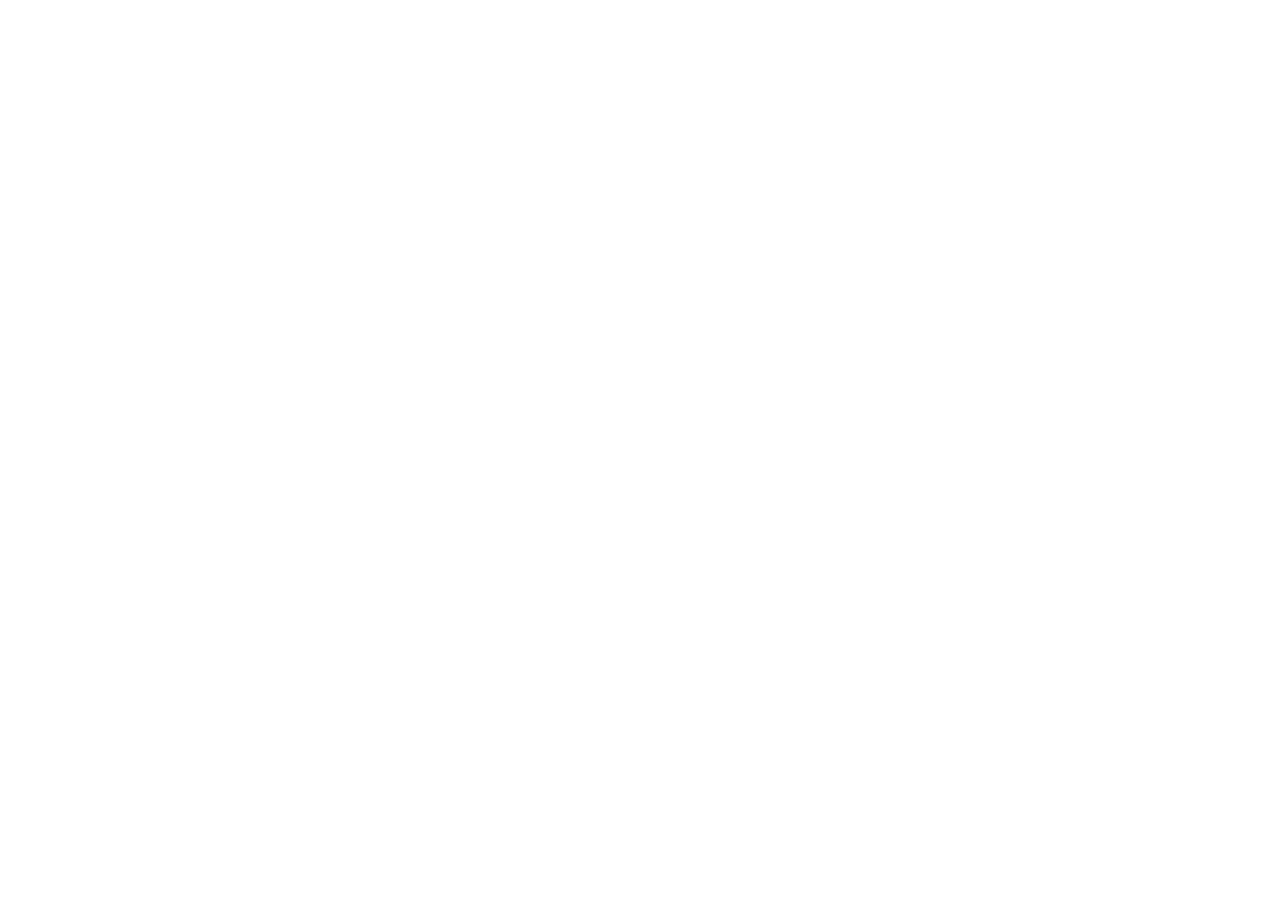
==== index.html @ ab213106 "first commit" ====
<!DOCTYPE html>
<html lang="en">
<head>
    <meta charset="UTF-8">
    <meta name="viewport" content="width=device-width, initial-scale=1.0">
    <title>Thinkpad</title>
    <link href="https://cdn.jsdelivr.net/npm/bootstrap@5.3.8/dist/css/bootstrap.min.css" rel="stylesheet" integrity="sha384-sRIl4kxILFvY47J16cr9ZwB07vP4J8+LH7qKQnuqkuIAvNWLzeN8tE5YBujZqJLB" crossorigin="anonymous">
</head>
<body>
    







    
    <script src="https://cdn.jsdelivr.net/npm/bootstrap@5.3.8/dist/js/bootstrap.bundle.min.js" integrity="sha384-FKyoEForCGlyvwx9Hj09JcYn3nv7wiPVlz7YYwJrWVcXK/BmnVDxM+D2scQbITxI" crossorigin="anonymous"></script>
</body>
</html>
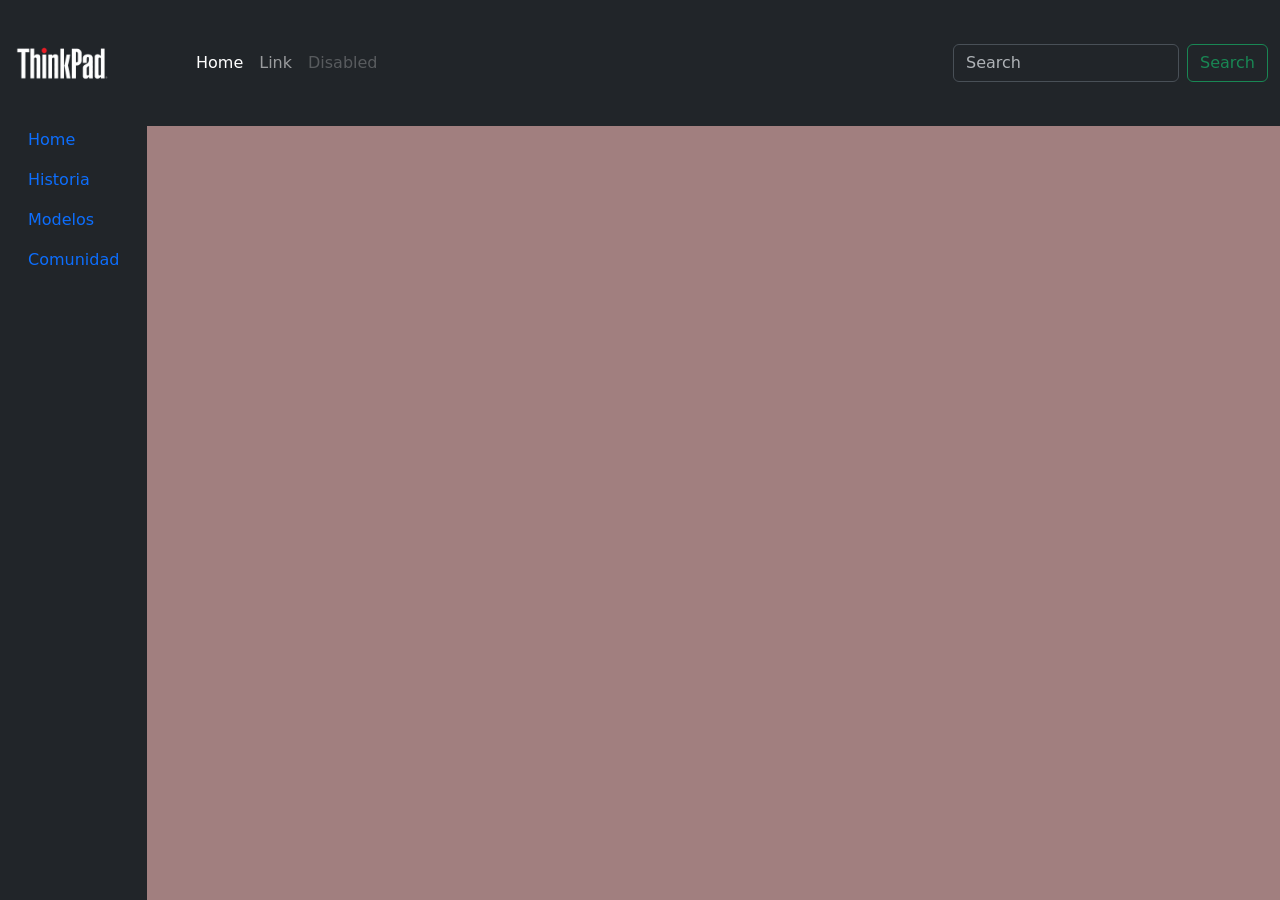
==== commit 536f1627: "feat: se agrego al index principal header y sidebar" ====
--- a/index.html
+++ b/index.html
@@ -1,13 +1,82 @@
 <!DOCTYPE html>
 <html lang="en">
+
 <head>
     <meta charset="UTF-8">
     <meta name="viewport" content="width=device-width, initial-scale=1.0">
     <title>Thinkpad</title>
-    <link href="https://cdn.jsdelivr.net/npm/bootstrap@5.3.8/dist/css/bootstrap.min.css" rel="stylesheet" integrity="sha384-sRIl4kxILFvY47J16cr9ZwB07vP4J8+LH7qKQnuqkuIAvNWLzeN8tE5YBujZqJLB" crossorigin="anonymous">
+    <link href="https://cdn.jsdelivr.net/npm/bootstrap@5.3.8/dist/css/bootstrap.min.css" rel="stylesheet"
+        integrity="sha384-sRIl4kxILFvY47J16cr9ZwB07vP4J8+LH7qKQnuqkuIAvNWLzeN8tE5YBujZqJLB" crossorigin="anonymous">
+    <link rel="stylesheet" href="assets/css/principal.css">
 </head>
+
 <body>
-    
+    <!--El header por su pollo-->
+    <header data-bs-theme="dark">
+        <nav class="navbar navbar-expand-md navbar-dark fixed-top bg-dark">
+            <div class="container-fluid">
+                <!--Imagen de header-->
+                <a href="index.html" class="navbar-brand">
+                    <img src="assets/img/thinkpad-logo.png" alt="Thinkpad Logo" class="logo-header">
+                </a>
+                <button class="navbar-toggler" type="button" data-bs-toggle="collapse" data-bs-target="#navbarCollapse"
+                    aria-controls="navbarCollapse" aria-expanded="false" aria-label="Toggle navigation">
+                    <span class="navbar-toggler-icon"></span>
+                </button>
+                <div class="collapse navbar-collapse" id="navbarCollapse">
+                    <ul class="navbar-nav me-auto mb-2 mb-md-0">
+                        <li class="nav-item">
+                            <a class="nav-link active" aria-current="page" href="#">Home</a>
+                        </li>
+                        <li class="nav-item"><a class="nav-link" href="#">Link</a></li>
+                        <li class="nav-item">
+                            <a class="nav-link disabled" aria-disabled="true">Disabled</a>
+                        </li>
+                    </ul>
+                    <form class="d-flex" role="search">
+                        <input class="form-control me-2" type="search" placeholder="Search" aria-label="Search" />
+                        <button class="btn btn-outline-success" type="submit">
+                            Search
+                        </button>
+                    </form>
+                </div>
+            </div>
+        </nav>
+    </header>
+
+    <!--La sidebar o barra lateral-->
+    <div class="container-fluid barra-lateral">
+        <div class="row">
+
+
+            <nav class="col-md-3 col-lg-2 bg-dark sidebar">
+
+                <ul class="nav nav-pills flex-column">
+
+                    <li class="nav-item">
+                        <a href="index.html" class="nav-link">Home</a>
+                    </li>
+                    <li class="nav-item">
+                        <a href="historia.html" class="nav-link">Historia</a>
+                    </li>
+                    <li class="nav-item">
+                        <a href="modelos.html" class="nav-link">Modelos</a>
+                    </li>
+                    <li class="nav-item">
+                        <a href="comunidad.html" class="nav-link">Comunidad</a>
+                    </li>
+
+                </ul>
+
+            </nav>
+
+    <!--El main o contenido principal-->
+            <main class="col-md-9 col-lg-10 ms-sm-auto px-md-4">
+
+            </main>
+
+        </div>
+    </div>
 
 
 
@@ -15,7 +84,10 @@
 
 
 
-    
-    <script src="https://cdn.jsdelivr.net/npm/bootstrap@5.3.8/dist/js/bootstrap.bundle.min.js" integrity="sha384-FKyoEForCGlyvwx9Hj09JcYn3nv7wiPVlz7YYwJrWVcXK/BmnVDxM+D2scQbITxI" crossorigin="anonymous"></script>
+
+    <script src="https://cdn.jsdelivr.net/npm/bootstrap@5.3.8/dist/js/bootstrap.bundle.min.js"
+        integrity="sha384-FKyoEForCGlyvwx9Hj09JcYn3nv7wiPVlz7YYwJrWVcXK/BmnVDxM+D2scQbITxI"
+        crossorigin="anonymous"></script>
 </body>
+
 </html>
--- a/assets/css/principal.css
+++ b/assets/css/principal.css
@@ -0,0 +1,30 @@
+body {
+    background-color: #a17f7f;
+}
+
+/*Estilos para el header*/
+/*Imagen de header*/
+.logo-header {
+    max-height: 100px;
+    width: auto;
+    padding-right: 60px;
+}
+
+
+/*Estilos para la barra lateral*/
+.barra-lateral {
+    padding-top: 120px;
+
+}
+
+.sidebar {
+    min-height: 100vh;
+    position: fixed;
+    width: auto;
+}
+
+@media (max-width: 768px) {
+    .sidebar {
+    display: none;
+    }
+}
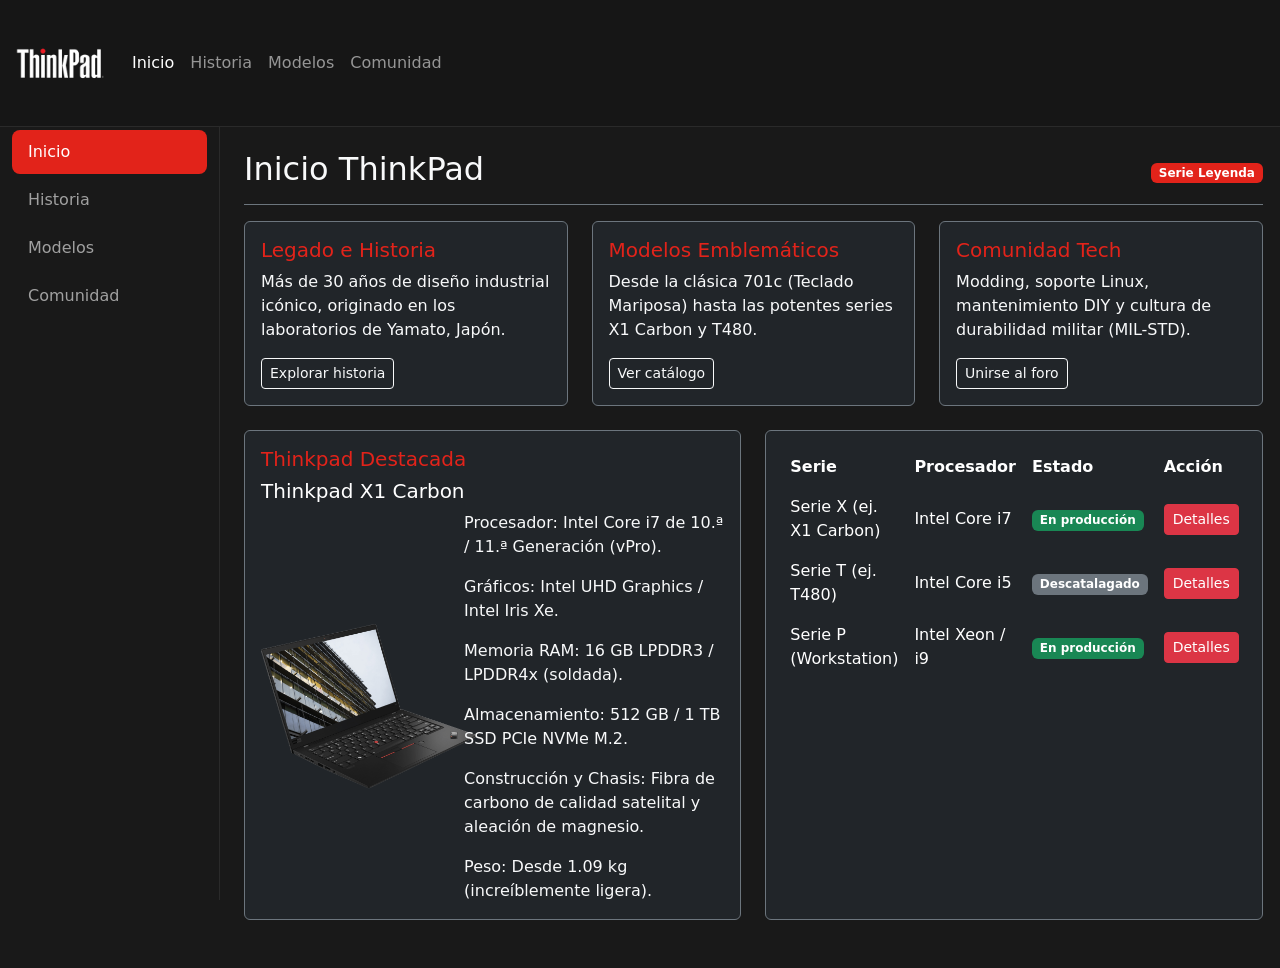
==== commit ea5a86f7: "feat: se agrego contenido en index y estilo" ====
--- a/index.html
+++ b/index.html
@@ -1,23 +1,30 @@
 <!DOCTYPE html>
-<html lang="en">
+<html lang="es">
 
 <head>
     <meta charset="UTF-8">
     <meta name="viewport" content="width=device-width, initial-scale=1.0">
-    <title>Thinkpad</title>
-    <link href="https://cdn.jsdelivr.net/npm/bootstrap@5.3.8/dist/css/bootstrap.min.css" rel="stylesheet"
-        integrity="sha384-sRIl4kxILFvY47J16cr9ZwB07vP4J8+LH7qKQnuqkuIAvNWLzeN8tE5YBujZqJLB" crossorigin="anonymous">
+    <meta name="description" content="Sitio web de thinkpads">
+    <meta property="og:title" content="Thinkpads web">
+    <meta property="og:description" content="Sitio web de thinkpads">
+    <meta property="og:image"
+        content="https://blogger.googleusercontent.com/img/b/R29vZ2xl/[base64]/s1600/backyardigans%20Pablo%20Personaje%20010.png">
+    <meta property="og:url" content="https://combita-creator.github.io/proyecto-3-portafol-personal/">
+    <link rel="icon" type="image/x-png" href="assets/img/thinkpad-logo.png">
+    <title>ThinkPad Portal</title>
+    <link href="https://cdn.jsdelivr.net/npm/bootstrap@5.3.3/dist/css/bootstrap.min.css" rel="stylesheet"
+        integrity="sha384-QWTKZyjpPEjISv5WaRU9OFeRpok6YctnYmDr5pNlyT2bRjXh0JMhjY6hW+ALEwIH" crossorigin="anonymous">
     <link rel="stylesheet" href="assets/css/principal.css">
 </head>
 
 <body>
-    <!--El header por su pollo-->
+    <!--Header-->
     <header data-bs-theme="dark">
-        <nav class="navbar navbar-expand-md navbar-dark fixed-top bg-dark">
+        <nav class="navbar navbar-expand-md navbar-dark fixed-top">
             <div class="container-fluid">
-                <!--Imagen de header-->
+                <!-- Logo -->
                 <a href="index.html" class="navbar-brand">
-                    <img src="assets/img/thinkpad-logo.png" alt="Thinkpad Logo" class="logo-header">
+                    <img src="assets/img/thinkpad-logo.png" alt="ThinkPad Logo" class="logo-header">
                 </a>
                 <button class="navbar-toggler" type="button" data-bs-toggle="collapse" data-bs-target="#navbarCollapse"
                     aria-controls="navbarCollapse" aria-expanded="false" aria-label="Toggle navigation">
@@ -26,35 +33,32 @@
                 <div class="collapse navbar-collapse" id="navbarCollapse">
                     <ul class="navbar-nav me-auto mb-2 mb-md-0">
                         <li class="nav-item">
-                            <a class="nav-link active" aria-current="page" href="#">Home</a>
-                        </li>
-                        <li class="nav-item"><a class="nav-link" href="#">Link</a></li>
-                        <li class="nav-item">
-                            <a class="nav-link disabled" aria-disabled="true">Disabled</a>
+                            <a class="nav-link active" aria-current="page" href="index.html">Inicio</a>
+                        </li>
+                        <li class="nav-item">
+                            <a class="nav-link" href="historia.html">Historia</a>
+                        </li>
+                        <li class="nav-item">
+                            <a class="nav-link" href="modelos.html">Modelos</a>
+                        </li>
+                        <li class="nav-item">
+                            <a class="nav-link" href="comunidad.html">Comunidad</a>
                         </li>
                     </ul>
-                    <form class="d-flex" role="search">
-                        <input class="form-control me-2" type="search" placeholder="Search" aria-label="Search" />
-                        <button class="btn btn-outline-success" type="submit">
-                            Search
-                        </button>
-                    </form>
                 </div>
             </div>
         </nav>
     </header>
 
-    <!--La sidebar o barra lateral-->
-    <div class="container-fluid barra-lateral">
+    <!--Contenedor Principal-->
+    <div class="container-fluid contenedor-principal">
         <div class="row">
 
-
-            <nav class="col-md-3 col-lg-2 bg-dark sidebar">
-
+            <!--Sidebar-->
+            <nav class="col-md-3 col-lg-2 sidebar">
                 <ul class="nav nav-pills flex-column">
-
-                    <li class="nav-item">
-                        <a href="index.html" class="nav-link">Home</a>
+                    <li class="nav-item">
+                        <a href="index.html" class="nav-link active">Inicio</a>
                     </li>
                     <li class="nav-item">
                         <a href="historia.html" class="nav-link">Historia</a>
@@ -65,28 +69,137 @@
                     <li class="nav-item">
                         <a href="comunidad.html" class="nav-link">Comunidad</a>
                     </li>
-
                 </ul>
-
             </nav>
 
-    <!--El main o contenido principal-->
-            <main class="col-md-9 col-lg-10 ms-sm-auto px-md-4">
-
+            <!-- el contenido Principal-->
+            <main class="col-md-9 col-lg-10 area-contenido px-md-4 py-4">
+                <!-- Título principal -->
+                <div
+                    class="d-flex justify-content-between flex-wrap flex-md-nowrap align-items-center pt-3 pb-2 mb-3 border-bottom border-secondary">
+                    <h1 class="h2 text-light">Inicio ThinkPad</h1>
+                    <span class="badge bg-danger">Serie Leyenda</span>
+                </div>
+
+                <!--Fila de Tarjetas de Resume-->
+                <div class="row g-4 mb-4">
+                    <!-- Tarjeta 1 -->
+                    <div class="col-12 col-md-4">
+                        <div class="card bg-dark text-light border-secondary h-100">
+                            <div class="card-body">
+                                <h5 class="card-title text-danger">Legado e Historia</h5>
+                                <p class="card-text">Más de 30 años de diseño industrial icónico, originado en los
+                                    laboratorios de Yamato, Japón.</p>
+                                <a href="historia.html" class="btn btn-outline-light btn-sm">Explorar historia</a>
+                            </div>
+                        </div>
+                    </div>
+
+                    <!-- Tarjeta 2 -->
+                    <div class="col-12 col-md-4">
+                        <div class="card bg-dark text-light border-secondary h-100">
+                            <div class="card-body">
+                                <h5 class="card-title text-danger">Modelos Emblemáticos</h5>
+                                <p class="card-text">Desde la clásica 701c (Teclado Mariposa) hasta las potentes series
+                                    X1 Carbon y T480.</p>
+                                <a href="modelos.html" class="btn btn-outline-light btn-sm">Ver catálogo</a>
+                            </div>
+                        </div>
+                    </div>
+
+                    <!-- Tarjeta 3 -->
+                    <div class="col-12 col-md-4">
+                        <div class="card bg-dark text-light border-secondary h-100">
+                            <div class="card-body">
+                                <h5 class="card-title text-danger">Comunidad Tech</h5>
+                                <p class="card-text">Modding, soporte Linux, mantenimiento DIY y cultura de durabilidad
+                                    militar (MIL-STD).</p>
+                                <a href="comunidad.html" class="btn btn-outline-light btn-sm">Unirse al foro</a>
+                            </div>
+                        </div>
+                    </div>
+                </div>
+
+                <!--Tarjetas inferiores-->
+                <section class="row g-4 mb-4">
+                    <!-- Tarjeta 4 -->
+                    <div class="col-lg-6 col-md-6">
+                        <section class="card bg-dark text-light border-secondary h-100">
+                            <section class="card-body">
+
+                                <!---Titulos-->
+                                <h5 class="card-title text-danger">Thinkpad Destacada</h5>
+                                <h5 class="card-title text-white">Thinkpad X1 Carbon</h5>
+
+                                <div class="row align-items-center">
+                                    <div class="col-md-5 text-center">
+                                        <img src="assets/img/Thinkpad-x1.png" alt="thinkpad x1" class="thinkpad-main">
+                                    </div>
+                                    <div class="col-md-7">
+                                        <p class="card-text">Procesador: Intel Core i7 de 10.ª / 11.ª Generación (vPro).
+                                        </p>
+                                        <p class="card-text">Gráficos: Intel UHD Graphics / Intel Iris Xe.</p>
+                                        <p class="card-text">Memoria RAM: 16 GB LPDDR3 / LPDDR4x (soldada).</p>
+                                        <p class="card-text">Almacenamiento: 512 GB / 1 TB SSD PCIe NVMe M.2.</p>
+                                        <p class="card-text">Construcción y Chasis: Fibra de carbono de calidad
+                                            satelital y
+                                            aleación
+                                            de magnesio.</p>
+                                        <p class="card-text">Peso: Desde 1.09 kg (increíblemente ligera).</p>
+                                    </div>
+                                </div>
+                            </section>
+                        </section>
+                    </div>
+
+                    <!-- Tarjeta 5 -->
+                    <section class="col-lg-6 col-md-6">
+                        <div class="card bg-dark text-light border-secondary h-100">
+                            <div class="card-body">
+                                <div class="table-responsive">
+                                    <table class="table table-dark table-borderless align-middle mb-0">
+                                        <thead>
+                                            <tr>
+                                                <th>Serie</th>
+                                                <th>Procesador</th>
+                                                <th>Estado</th>
+                                                <th>Acción</th>
+                                            </tr>
+                                        </thead>
+                                        <tbody>
+                                            <tr>
+                                                <td>Serie X (ej. X1 Carbon)</td>
+                                                <td>Intel Core i7</td>
+                                                <td><span class="badge bg-success">En producción</span></td>
+                                                <td><a href="modelos.html" class="btn btn-danger btn-sm">Detalles</a></td>
+                                            </tr>
+                                            <tr>
+                                                <td>Serie T (ej. T480)</td>
+                                                <td>Intel Core i5</td>
+                                                <td><span class="badge bg-secondary">Descatalagado</span></td>
+                                                <td><a href="modelos.html" class="btn btn-danger btn-sm">Detalles</a></td>
+                                            </tr>
+                                            <tr>
+                                                <td>Serie P (Workstation)</td>
+                                                <td>Intel Xeon / i9</td>
+                                                <td><span class="badge bg-success">En producción</span></td>
+                                                <td><a href="modelos.html" class="btn btn-danger btn-sm">Detalles</a></td>
+                                            </tr>
+                                        </tbody> 
+                                    </table>
+                                </div>
+                            </div>
+                        </div>
+                    </section>
+                </section>
             </main>
 
         </div>
     </div>
 
-
-
-
-
-
-
-
-    <script src="https://cdn.jsdelivr.net/npm/bootstrap@5.3.8/dist/js/bootstrap.bundle.min.js"
-        integrity="sha384-FKyoEForCGlyvwx9Hj09JcYn3nv7wiPVlz7YYwJrWVcXK/BmnVDxM+D2scQbITxI"
+    <!-- JS de Bootstrap 5 -->
+    <script src="https://cdn.jsdelivr.net/npm/bootstrap@5.3.3/dist/js/bootstrap.bundle.min.js"
+        integrity="sha384-YvpcrYf0tY3lHB60NNkmXc5s9fDVZLESaAA55NDzOxhy9GkcIdslK1eN7N6jIeHz"
         crossorigin="anonymous"></script>
 </body>
 
--- a/assets/css/principal.css
+++ b/assets/css/principal.css
@@ -1,30 +1,133 @@
-body {
-    background-color: #a17f7f;
+:root {
+    /* Colores estilo ThinkPad*/
+    --color-fondo-principal: #111111;
+    /*Negro profundo del panel general */
+    --color-sidebar: #191919;
+    /*fondo oscuro para la sidebar */
+    --color-header: #161616;
+    /*Fondo del header */
+    --color-fondo-tarjeta: #1a1a1a;
+    /*Gris para tarjetas y contenedores */
+    --color-acento-rojo: #e2231a;
+    /*Rojo clásico ThinkPad */
+    --color-item-hover: #282828;
+    /*Gris medio para hover en menu */
+    --color-texto-principal: #ffffff;
+    /*Texto blanco */
+    --color-texto-secundario: #a0a0a0;
+    /*Gris claro para descripciones e iconos */
+    --color-borde: #2a2a2a;
+    /*Borde sutil para divisiones */
+
+    /* Dimensiones */
+    --ancho-barra-lateral: 220px;
+    /* Ancho fijo para el menu lateral */
+    --alto-header: 110px;
+    /* Alto para acomodar el logo */
 }
 
-/*Estilos para el header*/
-/*Imagen de header*/
+body {
+    background-color: var(--color-fondo-principal);
+    color: var(--color-texto-principal);
+}
+
+/* Header / Navbar */
+.navbar {
+    background-color: var(--color-header) !important;
+    border-bottom: 1px solid var(--color-borde);
+}
+
+/* Imagen del logo en el header */
 .logo-header {
     max-height: 100px;
     width: auto;
-    padding-right: 60px;
+    object-fit: contain;
+    padding: 2px 0;
 }
 
-
-/*Estilos para la barra lateral*/
-.barra-lateral {
-    padding-top: 120px;
-
+/*imagen de main*/
+.thinkpad-main {
+max-height: 170px;
+    width: auto;
+    object-fit: contain;
+    padding: 2px 0;
 }
 
-.sidebar {
-    min-height: 100vh;
-    position: fixed;
-    width: auto;
+/* Espaciado del contenedor principal para que el header fijo no tape el contenido */
+.contenedor-principal {
+    padding-top: var(--alto-header);
+    background-color: var(--color-sidebar);
 }
 
-@media (max-width: 768px) {
+/* Sidebar responsiva */
+
+/* Escritorio */
+@media (min-width: 768px) {
     .sidebar {
-    display: none;
+        position: fixed;
+        top: var(--alto-header);
+        bottom: 0;
+        left: 0;
+        width: var(--ancho-barra-lateral);
+        background-color: var(--color-sidebar);
+        border-right: 1px solid var(--color-borde);
+        padding: 20px 12px;
+        overflow-y: auto;
+        z-index: 100;
     }
+
+    /* Empuja el main a la derecha para que no quede debajo del sidebar */
+    .area-contenido {
+        margin-left: var(--ancho-barra-lateral);
+    }
+}
+
+/* Celulares */
+@media (max-width: 767.98px) {
+    .sidebar {
+        display: none;
+        /* Oculta la barra lateral en pantallas pequeñas */
+    }
+
+    .area-contenido {
+        margin-left: 0;
+    }
+}
+
+/*Estilos para los enlaces del sidebar*/
+.sidebar .nav-link {
+    color: var(--color-texto-secundario);
+    font-weight: 500;
+    padding: 10px 16px;
+    border-radius: 8px;
+    /* Bordesestilo tarjeta */
+    margin-bottom: 4px;
+    transition: all 0.2s ease;
+}
+
+/* Hover al pasar el mouse */
+.sidebar .nav-link:hover {
+    background-color: var(--color-item-hover);
+    color: var(--color-texto-principal);
+}
+
+/* Estado activo (boton rojo ThinkPad) */
+.sidebar .nav-link.active {
+    background-color: var(--color-acento-rojo) !important;
+    color: var(--color-texto-principal) !important;
+}
+
+/* Detalles estilo THINKPAD */
+.text-danger {
+    color: var(--color-acento-rojo) !important;
+}
+
+.bg-danger {
+    background-color: var(--color-acento-rojo) !important;
+}
+
+.btn-outline-light:hover {
+    background-color: var(--color-acento-rojo);
+    border-color: var(--color-acento-rojo);
+    color: var(--color-texto-principal);
 }
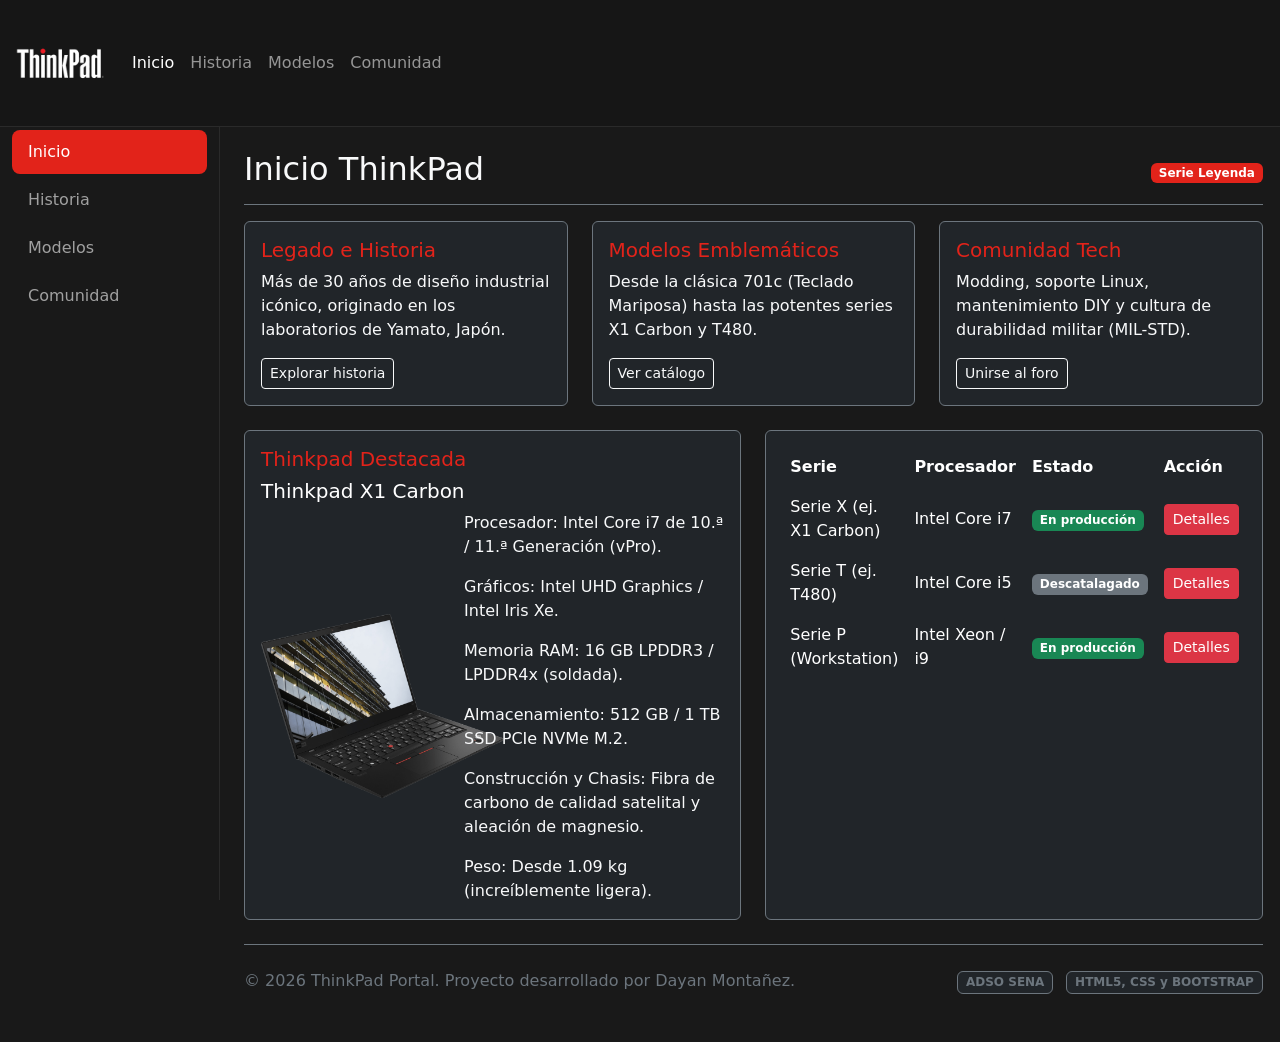
==== commit 53a2f66f: "feat: implementar estructura principal y paginas del portal ThinkPad" ====
--- a/index.html
+++ b/index.html
@@ -36,13 +36,13 @@
                             <a class="nav-link active" aria-current="page" href="index.html">Inicio</a>
                         </li>
                         <li class="nav-item">
-                            <a class="nav-link" href="historia.html">Historia</a>
-                        </li>
-                        <li class="nav-item">
-                            <a class="nav-link" href="modelos.html">Modelos</a>
-                        </li>
-                        <li class="nav-item">
-                            <a class="nav-link" href="comunidad.html">Comunidad</a>
+                            <a class="nav-link" href="pages/historia.html">Historia</a>
+                        </li>
+                        <li class="nav-item">
+                            <a class="nav-link" href="pages/modelos.html">Modelos</a>
+                        </li>
+                        <li class="nav-item">
+                            <a class="nav-link" href="pages/comunidad.html">Comunidad</a>
                         </li>
                     </ul>
                 </div>
@@ -61,13 +61,13 @@
                         <a href="index.html" class="nav-link active">Inicio</a>
                     </li>
                     <li class="nav-item">
-                        <a href="historia.html" class="nav-link">Historia</a>
-                    </li>
-                    <li class="nav-item">
-                        <a href="modelos.html" class="nav-link">Modelos</a>
-                    </li>
-                    <li class="nav-item">
-                        <a href="comunidad.html" class="nav-link">Comunidad</a>
+                        <a href="pages/historia.html" class="nav-link">Historia</a>
+                    </li>
+                    <li class="nav-item">
+                        <a href="pages/modelos.html" class="nav-link">Modelos</a>
+                    </li>
+                    <li class="nav-item">
+                        <a href="pages/comunidad.html" class="nav-link">Comunidad</a>
                     </li>
                 </ul>
             </nav>
@@ -90,7 +90,7 @@
                                 <h5 class="card-title text-danger">Legado e Historia</h5>
                                 <p class="card-text">Más de 30 años de diseño industrial icónico, originado en los
                                     laboratorios de Yamato, Japón.</p>
-                                <a href="historia.html" class="btn btn-outline-light btn-sm">Explorar historia</a>
+                                <a href="pages/historia.html" class="btn btn-outline-light btn-sm">Explorar historia</a>
                             </div>
                         </div>
                     </div>
@@ -102,7 +102,7 @@
                                 <h5 class="card-title text-danger">Modelos Emblemáticos</h5>
                                 <p class="card-text">Desde la clásica 701c (Teclado Mariposa) hasta las potentes series
                                     X1 Carbon y T480.</p>
-                                <a href="modelos.html" class="btn btn-outline-light btn-sm">Ver catálogo</a>
+                                <a href="pages/modelos.html" class="btn btn-outline-light btn-sm">Ver catálogo</a>
                             </div>
                         </div>
                     </div>
@@ -114,7 +114,7 @@
                                 <h5 class="card-title text-danger">Comunidad Tech</h5>
                                 <p class="card-text">Modding, soporte Linux, mantenimiento DIY y cultura de durabilidad
                                     militar (MIL-STD).</p>
-                                <a href="comunidad.html" class="btn btn-outline-light btn-sm">Unirse al foro</a>
+                                <a href="pages/comunidad.html" class="btn btn-outline-light btn-sm">Unirse al foro</a>
                             </div>
                         </div>
                     </div>
@@ -171,31 +171,49 @@
                                                 <td>Serie X (ej. X1 Carbon)</td>
                                                 <td>Intel Core i7</td>
                                                 <td><span class="badge bg-success">En producción</span></td>
-                                                <td><a href="modelos.html" class="btn btn-danger btn-sm">Detalles</a></td>
+                                                <td><a href="modelos.html" class="btn btn-danger btn-sm">Detalles</a>
+                                                </td>
                                             </tr>
                                             <tr>
                                                 <td>Serie T (ej. T480)</td>
                                                 <td>Intel Core i5</td>
                                                 <td><span class="badge bg-secondary">Descatalagado</span></td>
-                                                <td><a href="modelos.html" class="btn btn-danger btn-sm">Detalles</a></td>
+                                                <td><a href="modelos.html" class="btn btn-danger btn-sm">Detalles</a>
+                                                </td>
                                             </tr>
                                             <tr>
                                                 <td>Serie P (Workstation)</td>
                                                 <td>Intel Xeon / i9</td>
                                                 <td><span class="badge bg-success">En producción</span></td>
-                                                <td><a href="modelos.html" class="btn btn-danger btn-sm">Detalles</a></td>
-                                            </tr>
-                                        </tbody> 
+                                                <td><a href="modelos.html" class="btn btn-danger btn-sm">Detalles</a>
+                                                </td>
+                                            </tr>
+                                        </tbody>
                                     </table>
                                 </div>
                             </div>
                         </div>
                     </section>
                 </section>
-            </main>
-
+
+                <!--El pie pues-->
+                <footer class="pt-4 my-4 border-top border-secondary text-secondary fs-7">
+                    <div class="d-flex justify-content-between align-items-center flex-wrap gap-2">
+                        <div>
+                            <p class="mb-0">&copy; 2026 ThinkPad Portal. Proyecto desarrollado por Dayan Montañez.</p>
+                        </div>
+                        <div>
+                            <span class="badge bg-dark border border-secondary text-secondary me-2">ADSO SENA</span>
+                            <span class="badge bg-dark border border-secondary text-secondary">HTML5, CSS y
+                                BOOTSTRAP</span>
+                        </div>
+                    </div>
+                </footer>
         </div>
     </div>
+    </main>
+
+
 
     <!-- JS de Bootstrap 5 -->
     <script src="https://cdn.jsdelivr.net/npm/bootstrap@5.3.3/dist/js/bootstrap.bundle.min.js"
--- a/assets/css/principal.css
+++ b/assets/css/principal.css
@@ -9,7 +9,7 @@
     --color-fondo-tarjeta: #1a1a1a;
     /*Gris para tarjetas y contenedores */
     --color-acento-rojo: #e2231a;
-    /*Rojo clásico ThinkPad */
+    /*Rojo ThinkPad */
     --color-item-hover: #282828;
     /*Gris medio para hover en menu */
     --color-texto-principal: #ffffff;
@@ -31,7 +31,7 @@
     color: var(--color-texto-principal);
 }
 
-/* Header / Navbar */
+/* Header y Navbar */
 .navbar {
     background-color: var(--color-header) !important;
     border-bottom: 1px solid var(--color-borde);
@@ -45,14 +45,21 @@
     padding: 2px 0;
 }
 
-/*imagen de main*/
+/*imagen de main en index*/
 .thinkpad-main {
-max-height: 170px;
+max-height: 190px;
     width: auto;
     object-fit: contain;
     padding: 2px 0;
 }
 
+/*imagen de main en modelos*/
+.thinkpad-modelos {
+max-height: 250px;
+    width: auto;
+    object-fit: contain;
+    padding: 2px 0;
+}
 /* Espaciado del contenedor principal para que el header fijo no tape el contenido */
 .contenedor-principal {
     padding-top: var(--alto-header);
